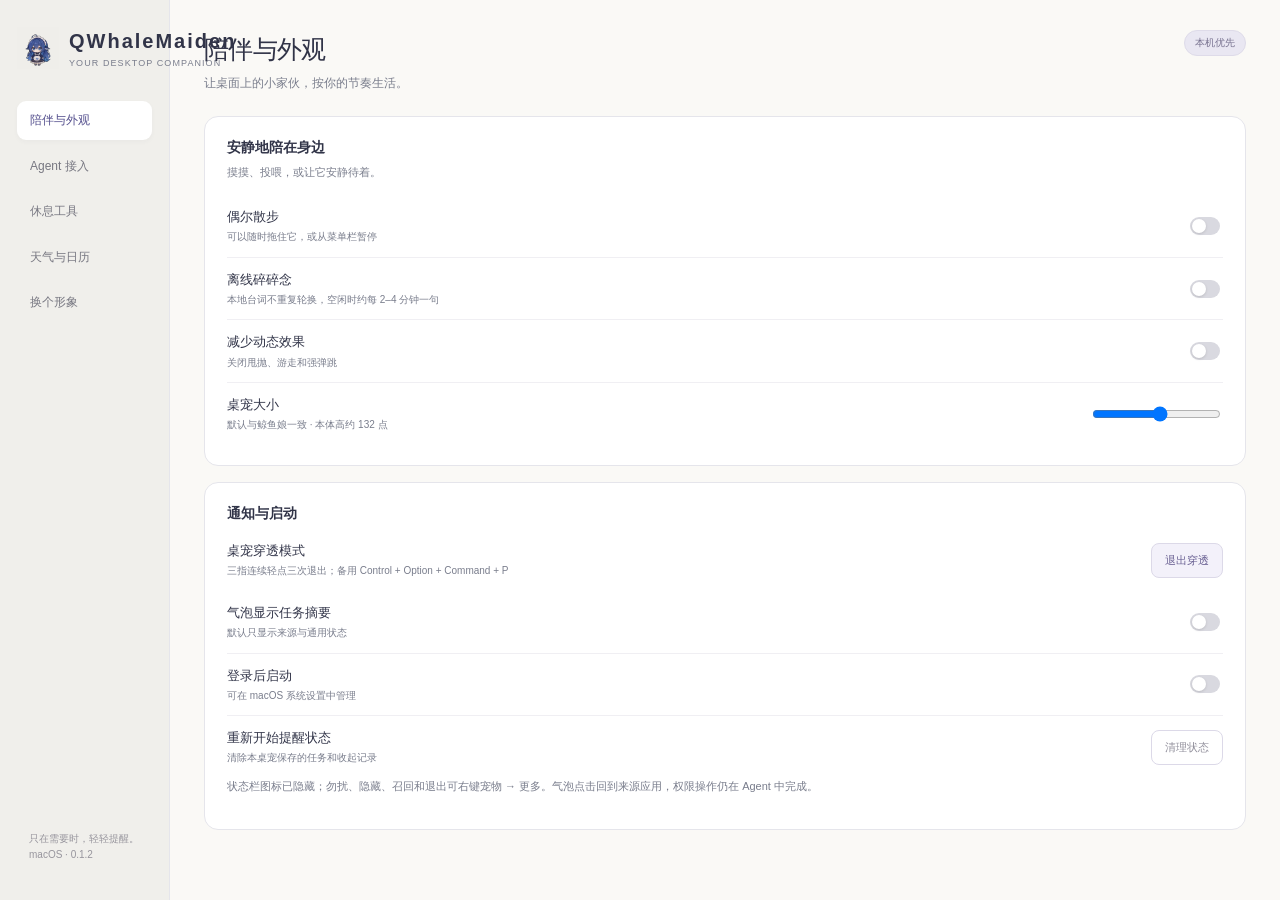
==== Resources/settings.html @ 17334d35 "Publish QWhaleMaiden 0.1.2 for Apple silicon macOS" ====
<!DOCTYPE html>
<html lang="zh-CN"><head><meta charset="UTF-8"><meta name="viewport" content="width=device-width,initial-scale=1"><meta http-equiv="Content-Security-Policy" content="default-src 'none'; script-src 'self'; style-src 'self' 'unsafe-inline'; img-src 'self' starbud-asset: data:; connect-src 'none'"><title>QWhaleMaiden · 设置与生活</title><link rel="stylesheet" href="app.css"></head>
<body class="settings-window">
<aside><div class="brand"><img class="brand-mark" src="dsh/avatar.png" alt="蓝鲸娘"><div><strong>QWhaleMaiden</strong><small>YOUR DESKTOP COMPANION</small></div></div><nav class="nav"><button data-tab="companion" class="active">陪伴与外观</button><button data-tab="agents">Agent 接入</button><button data-tab="life">休息工具</button><button data-tab="widgets">天气与日历</button><button data-tab="packs">换个形象</button></nav><div class="sidebar-foot">只在需要时，轻轻提醒。<br>macOS · <span id="version">0.1.2</span></div></aside>
<main><header><div><h1 id="pageTitle">陪伴与外观</h1><p id="pageDescription">让桌面上的小家伙，按你的节奏生活。</p></div><span class="tag">本机优先</span></header>
<section data-section="companion">
<div class="card"><h2>安静地陪在身边</h2><p>摸摸、投喂，或让它安静待着。</p><label class="row"><span>偶尔散步<small>可以随时拖住它，或从菜单栏暂停</small></span><input type="checkbox" data-setting="walk"></label><label class="row"><span>离线碎碎念<small>本地台词不重复轮换，空闲时约每 2–4 分钟一句</small></span><input type="checkbox" data-setting="whispers"></label><label class="row"><span>减少动态效果<small>关闭甩抛、游走和强弹跳</small></span><input type="checkbox" data-setting="reducedMotion"></label><label class="row"><span>桌宠大小<small>默认与鲸鱼娘一致 · 本体高约 132 点</small></span><input type="range" min="0.65" max="1.5" step="0.05" data-setting="size"></label></div>
<div class="card"><h2>通知与启动</h2><div class="row"><span>桌宠穿透模式<small>三指连续轻点三次退出；备用 Control + Option + Command + P</small></span><button id="exitThrough" class="button">退出穿透</button></div><label class="row"><span>气泡显示任务摘要<small>默认只显示来源与通用状态</small></span><input type="checkbox" data-setting="preview"></label><label class="row"><span>登录后启动<small>可在 macOS 系统设置中管理</small></span><input type="checkbox" id="login"></label><div class="row"><span>重新开始提醒状态<small>清除本桌宠保存的任务和收起记录</small></span><button class="button subtle" id="clearTasks">清理状态</button></div><p class="hint">状态栏图标已隐藏；勿扰、隐藏、召回和退出可右键宠物 → 更多。气泡点击回到来源应用，权限操作仍在 Agent 中完成。</p></div>
</section>
<section data-section="agents" hidden><div class="notice-box">四个来源分别验证。已配置不代表全部事件可用；会话定位未验证时，气泡正常打开对应应用。</div><div class="card"><h2>你的工作伙伴</h2><p>Codex 与灵犀读取新增本地日志；WorkBuddy 与 Trae 使用 hook，不替换已有配置。</p><div id="agentList"></div></div><div class="card"><h2>接入说明</h2><p>安装 hook 会备份配置并保留现有 hook。安装后重启对应 Agent，再完成一次真实任务来验证。Trae 不同工作模式的派发可能不同。</p><p class="hint">灵犀目前识别运行开始/结束和问答组件；授权等其他事件仍需版本实测。关闭某个来源会停止它的采集与气泡。</p></div></section>
<section data-section="life" hidden><div class="card"><h2>轻轻提醒你</h2><p>短铃音、一个小动作和头顶碎碎念；勿扰时保持安静。</p><label class="row"><span>柔和提示音<small>低音量轻铃，仅在提醒首次显示时播放一次</small></span><input type="checkbox" data-setting="reminderSound"></label><div class="button-group"><button class="button" data-preview-reminder="focus">预览番茄钟</button><button class="button" data-preview-reminder="rest">预览休息</button><button class="button" data-preview-reminder="water">预览喝水</button></div><p class="hint">预览不改变三个计时器；减少动态效果时保留气泡和提示音。</p></div><div class="card"><h2>留一点时间给自己</h2><p>这些是清醒运行时间的提醒，不会检测你真实的坐姿或饮水。</p><label class="row"><span>休息提醒<small>休眠后重新计时，可稍后提醒</small></span><input type="checkbox" data-setting="restEnabled"></label><label class="row"><span>休息间隔 · 分钟</span><input type="number" min="5" max="180" data-setting="restMinutes"></label><label class="row"><span>喝水提醒</span><input type="checkbox" data-setting="waterEnabled"></label><label class="row"><span>喝水间隔 · 分钟</span><input type="number" min="5" max="240" data-setting="waterMinutes"></label></div><div class="card"><h2>一段专注时间</h2><p>45 分钟工作 / 5 分钟休息，下一阶段由你开始。</p><div class="clock" id="focusClock">45:00</div><p id="focusStatus" class="muted">尚未开始</p><div class="button-group"><button class="button primary" data-focus="start">开始专注</button><button class="button" data-focus="pause">暂停</button><button class="button" data-focus="resume">继续</button><button class="button" data-focus="break">休息 5 分钟</button><button class="button subtle" data-focus="cancel">取消</button></div></div></section>
<section data-section="widgets" hidden><div class="card"><h2>窗外的天气</h2><p>手选城市，无需定位权限。数据来自 Open-Meteo，当前条件为模型数据。</p><div id="weatherDisplay" class="weather-number">选择一个城市</div><p id="weatherTime" class="hint"></p><div class="search-row"><input id="cityQuery" type="text" placeholder="搜索城市，例如：上海" maxlength="80"><button class="button" id="citySearch">搜索</button><button class="button subtle" id="weatherRefresh">刷新</button></div><div id="cityResults"></div><p class="hint" id="weatherError"></p></div><div class="card"><h2>今天与接下来的日程</h2><p id="today"></p><p class="hint" id="calendarStatus"></p><div class="button-group"><button class="button" id="calendarEnable">连接本机日历</button><button class="button subtle" id="openCalendar">打开日历</button><button class="button subtle" id="calendarDisable">停止读取</button></div><div id="calendarChoices" style="margin:14px 0"></div><label class="row"><span>日程开始前提醒<small>提前 10 分钟；全天事件仅展示</small></span><input type="checkbox" data-setting="calendarAlerts"></label><div id="calendarItems"></div><p class="hint">只读取选中的日历，不创建或修改日程。关闭后清空本应用事件信息。</p></div></section>
<section data-section="packs" hidden><div class="card"><h2>换个模样，还是同一个伙伴</h2><p>导入本地 SVG / 精灵图素材包；一次只显示一只宠物。</p><div class="button-group"><button class="button primary" id="importPack">导入文件夹或 ZIP</button><button class="button" id="defaultPack">恢复 DSH 蓝鲸娘</button></div><div class="row"><span>DSH 全套动作<small>预览时暂用默认形象</small></span><select id="builtinActions" aria-label="选择动作"></select><button class="button" id="previewBuiltin">播放</button></div><div id="packList"></div></div><div class="card"><h2>素材包约定</h2><p>根目录包含 manifest.json、idle 动作与许可证说明。缺失的可选动作使用待机替代。</p><p class="hint">不加载脚本或外部资源；导入失败保留当前形象。项目 Resources/example-pack 中有可用示例。</p></div></section>
<div class="footer-message" id="info" role="status"></div>
</main><script src="dsh/catalog.js"></script><script src="settings.js"></script></body></html>
---- Resources/app.css ----
:root{color-scheme:light;--ink:#313448;--muted:#797d8c;--line:#e5e5eb;--accent:#6965b5;--cream:#faf9f6;--lavender:#edecf8}
button,input,select{font:inherit}button{cursor:pointer}button:focus-visible,input:focus-visible{outline:2px solid #8984d4;outline-offset:3px}[hidden]{display:none!important}
.pet-window #stage{width:100vw;height:100vh}
#notice{position:absolute;z-index:10;left:var(--notice-center,var(--pet-center,50%));transform:translateX(-50%);top:6px;width:294px;background:rgba(255,255,255,.97);border:1px solid rgba(101,102,149,.13);border-radius:17px;box-shadow:0 8px 24px #3a3a6020;color:var(--ink);overflow:hidden}
#notice:after{content:"";position:absolute;bottom:-6px;left:44%;width:12px;height:12px;transform:rotate(45deg);background:white}
#noticeBody{display:block;text-align:left;border:0;background:transparent;padding:12px 15px 5px;width:100%;color:inherit}
#noticeSource{display:block;font-size:10px;letter-spacing:.04em;color:#75718e;margin-bottom:5px;overflow:hidden;text-overflow:ellipsis;white-space:nowrap}
#noticeText{display:-webkit-box;-webkit-line-clamp:2;-webkit-box-orient:vertical;overflow:hidden;font-size:13px;line-height:1.5;font-weight:550;min-height:20px}
.notice-controls{display:flex;align-items:center;gap:4px;padding:1px 10px 6px;font-size:10px;color:var(--muted)}.notice-controls button{border:0;background:transparent;color:#76728e;padding:3px 6px;border-radius:6px}.notice-controls button:hover{background:var(--lavender)}.notice-controls #prev,.notice-controls #next{font-size:19px}.notice-controls #dismiss{display:grid;place-items:center}.notice-controls #dismiss svg{width:10px;height:10px;display:block}.spacer{flex:1}
#localLine{position:absolute;z-index:7;left:var(--notice-center,var(--pet-center,50%));transform:translateX(-50%);bottom:var(--speech-bottom,152px);width:max-content;max-width:220px;padding:8px 13px;border-radius:13px;background:rgba(255,255,255,.75);font-size:12px;color:var(--ink);box-shadow:0 5px 18px #4c507520;pointer-events:none;text-align:center}
#petMenu{position:absolute;left:var(--pet-center,50%);transform:translateX(-50%);bottom:var(--controls-bottom,286px);display:flex;gap:2px;padding:3px;background:#fffffff2;border:1px solid #dfdfed;border-radius:12px;box-shadow:0 3px 10px #4c50751a;z-index:12;width:132px;height:28px}
#petMenu button{border:0;border-radius:8px;background:transparent;padding:2px 4px;color:#666194;font-size:10px;white-space:nowrap}#petMenu button:hover{background:#eeecf8}#focusToggle{flex:1}#focusToggle.active{background:#ede9f7;color:#62518b}#controlsButton{width:32px;border-left:1px solid #e9e6f0!important;border-radius:0 7px 7px 0!important}
#morePanel{position:absolute;z-index:20;left:8px;bottom:var(--controls-bottom,286px);width:244px;height:248px;min-height:248px;max-height:248px;overflow:auto;background:#faf9fcfa;color:var(--ink);border:1px solid #e5e1ed;border-radius:16px;box-shadow:0 7px 24px #33304b26;padding:12px;font-size:11px}
#morePanel header{display:flex;align-items:center;justify-content:space-between;margin:0 0 9px}#morePanel header strong{font-size:12px;font-weight:600}#morePanel button{border:0;color:#605a7b;font:inherit;cursor:pointer;border-radius:8px;background:#f0edf6}#morePanel button:hover{background:#e5e0f1}#morePanel button:active{background:#dcd5ec}#morePanel button:disabled{opacity:.45;cursor:default}#closeMore{width:18px;height:18px;display:grid;place-items:center;padding:0;background:transparent!important;flex:none}#closeMore svg{display:block;width:10px;height:10px}
#morePanel nav{display:flex;gap:3px;border-radius:9px;background:#eeebf3;padding:3px;margin-bottom:10px}#morePanel nav button{flex:1;padding:5px 0;background:transparent}#morePanel nav [aria-selected="true"]{background:#fff;box-shadow:0 1px 4px #4b456012}
.more-grid{display:grid;grid-template-columns:1fr 1fr;gap:6px}#morePanel .more-grid button{text-align:left;padding:8px 9px;background:#fff;border:1px solid #ebe7f0}#morePanel .more-grid button:hover{border-color:#cfc6e1;background:#f4f0fa}#morePanel .more-grid span{display:block;font-size:9px;color:#95909f;margin-top:3px}.more-grid.compact{margin:8px 0}#morePanel .compact button{font-size:10px;padding:7px}
#morePanel label{display:flex;justify-content:space-between;align-items:center;padding:7px 2px;border-bottom:1px solid #ece8f1}#morePanel input{accent-color:#9786b8}#morePanel footer{display:flex;justify-content:space-between;border-top:1px solid #e7e1ee;padding-top:8px}#morePanel footer button{padding:6px 8px;background:transparent}#morePanel .danger{color:#a3747e}.mini-focus{border-radius:10px;background:#efebf5;padding:9px 10px;margin-bottom:8px}.mini-focus #miniFocusState{color:#948aa3;font-size:9px}.mini-focus #miniClock{display:block;font-size:25px;font-weight:500;font-variant-numeric:tabular-nums;letter-spacing:-1px;color:#75638f;margin:3px 0 7px}.mini-focus #miniFocusContent>div{display:flex;gap:5px}.mini-focus button{padding:5px 7px;background:#fff!important}
#customArt{position:absolute;left:var(--pet-center,50%);transform:translateX(-50%);bottom:320px;width:132px;height:132px;pointer-events:none;background-repeat:no-repeat;background-position:left top}#customArt img{width:100%;height:100%;object-fit:contain;pointer-events:none}
.mode-wait #eyes{transform:translateY(1px) scale(.95)}.mode-wait #star{filter:drop-shadow(0 0 6px #948be0)}.mode-error #pet{animation:thinkTilt 1.5s ease-in-out infinite}
.reduced #stage *{animation:none!important;transition:none!important}.reduced #eyes{transform:none}
.settings-window{margin:0;background:var(--cream);color:var(--ink);font:13px/1.55 -apple-system,BlinkMacSystemFont,"PingFang SC",sans-serif;display:flex;height:100vh;overflow:hidden;-webkit-user-select:none;user-select:none}
aside{width:170px;flex-shrink:0;border-right:1px solid var(--line);padding:26px 17px;box-sizing:border-box;background:#f0efeb;display:flex;flex-direction:column}.brand{display:flex;align-items:center;gap:10px;margin-bottom:30px}.brand-mark{width:42px;height:42px;object-fit:contain}.brand strong{font-size:20px;letter-spacing:.1em}.brand small{display:block;font-size:9px;color:var(--muted);letter-spacing:.12em}.nav{display:flex;flex-direction:column;gap:7px}.nav button{border:0;background:transparent;text-align:left;padding:10px 13px;border-radius:9px;color:#777781;font-size:12px}.nav button.active{background:#fff;color:#55508e;box-shadow:0 2px 5px #3a385109}.nav button:hover{color:#4d4c64}.sidebar-foot{margin-top:auto;color:#97959d;font-size:10px;padding:12px}
main{flex:1;min-width:0;overflow:auto;padding:30px 34px 32px;box-sizing:border-box}header{display:flex;justify-content:space-between;align-items:flex-start;margin-bottom:24px}h1{font-size:25px;font-weight:550;letter-spacing:-.03em;margin:0 0 5px}header p{margin:0;color:var(--muted);font-size:12px}.tag{background:#e9e7f2;color:#77718f;border:1px solid #dedbe9;border-radius:20px;font-size:10px;padding:4px 10px}
.card{border:1px solid var(--line);background:#fff;border-radius:14px;margin-bottom:16px;padding:20px 22px}.card h2{font-size:14px;margin:0 0 5px;font-weight:600}.card>p,.hint{font-size:11px;color:var(--muted);margin:0 0 14px}.row{display:flex;justify-content:space-between;align-items:center;gap:20px;padding:12px 0;border-top:1px solid #f0eff3}.row:first-of-type{border-top:0}.row span small{display:block;color:var(--muted);font-size:10px;margin-top:2px}.row input[type=checkbox]{appearance:none;width:30px;height:18px;border-radius:20px;background:#d9d9e0;position:relative;flex-shrink:0;cursor:pointer;transition:background .2s}.row input[type=checkbox]:before{content:"";position:absolute;width:14px;height:14px;border-radius:50%;background:white;top:2px;left:2px;box-shadow:0 1px 3px #0002;transition:transform .2s}.row input[type=checkbox]:checked{background:#9289c6}.row input[type=checkbox]:checked:before{transform:translateX(12px)}
input[type=number],input[type=text]{border:1px solid #dedce7;border-radius:8px;background:#fbfbfd;padding:8px 10px;color:var(--ink);box-sizing:border-box;user-select:text;-webkit-user-select:text}input[type=number]{width:75px}input[type=text]{min-width:100px;flex:1}.button{border:1px solid #dcd9e8;background:#f3f1fa;color:#6a6193;padding:8px 13px;border-radius:8px;font-size:11px}.button:hover{background:#e9e5f6}.button.primary{background:#7f75ad;color:white;border-color:#7f75ad}.button.subtle{background:#fff;color:#92909c}.button-group{display:flex;gap:8px;flex-wrap:wrap}.search-row{display:flex;gap:8px;margin:15px 0}.agent-row{display:flex;gap:15px;align-items:flex-start;padding:18px 0;border-bottom:1px solid #eee}.agent-row:last-child{border-bottom:0}.agent-symbol{width:32px;height:32px;flex-shrink:0;border-radius:10px;display:grid;place-items:center;background:#f0eef8;font-size:12px;color:#7a6a9b}.agent-detail{flex:1;min-width:0}.agent-detail strong{font-size:12px}.agent-detail p{margin:3px 0 7px;font-size:10px;color:var(--muted);overflow-wrap:anywhere}.agent-actions{display:flex;gap:7px;align-items:center}.agent-actions input{accent-color:#8d80bd}.status-dot{width:5px;height:5px;display:inline-block;background:#89a58c;border-radius:50%;margin-right:5px}.notice-box{padding:11px 13px;background:#f1efe9;border-radius:10px;font-size:11px;color:#8b8270;margin:0 0 16px}.clock{font-size:42px;letter-spacing:-.05em;line-height:1.2;margin:18px 0 4px;color:#6f6599;font-variant-numeric:tabular-nums}.weather-number{font-size:32px;color:#726598;margin-top:12px}.list-item{padding:10px 0;border-bottom:1px solid #efedf3}.list-item:last-child{border-bottom:0}.list-item strong{display:block;font-size:12px}.list-item small{color:var(--muted);font-size:10px}.city-button{display:block;text-align:left;width:100%;margin:5px 0;padding:8px 10px;border:0;background:#f5f3fa;color:#6f658d;border-radius:8px}.pack-row{display:flex;align-items:center;justify-content:space-between;gap:12px;padding:13px 0;border-bottom:1px solid #f0eff3}.pack-row small{display:block;color:var(--muted);font-size:10px}.calendar-select{display:flex;gap:8px;align-items:center;padding:5px 0;font-size:11px}.calendar-select input{accent-color:#8d80bd}.columns{display:grid;grid-template-columns:1fr 1fr;gap:16px}.columns .card{min-width:0}.muted{color:var(--muted);font-size:11px}.footer-message{font-size:11px;color:#8b7870;min-height:18px;padding:3px 2px;overflow-wrap:anywhere}a{color:#8273ab}
@media(max-width:760px){aside{width:135px;padding:24px 10px}main{padding:25px 22px}.columns{grid-template-columns:1fr}}

/* Speech follows the head; Agent cards use a compact surface independent of pet scaling. */
#notice[data-kind="whisper"]{top:auto;bottom:var(--speech-bottom,152px);width:max-content;max-width:220px;background:rgba(255,255,255,.75);border-radius:13px;box-shadow:0 4px 12px #4c507515}
#notice[data-kind="whisper"] #noticeSource,#notice[data-kind="whisper"] .notice-controls{display:none}
#notice[data-kind="whisper"] #noticeBody{padding:8px 13px;text-align:center;cursor:default}
#notice[data-kind="whisper"] #noticeText{font-size:12px;font-weight:400;min-height:0}
#notice[data-kind="agent"]{width:var(--agent-width,170px);transform:translateX(-50%) scale(.8);transform-origin:center bottom;background:rgba(255,255,255,.85);top:auto;bottom:var(--speech-bottom,152px);border-radius:18px;min-height:52px;isolation:isolate;overflow:hidden;box-shadow:0 4px 14px #3a3a6018}
#notice[data-kind="agent"] #noticeBody{padding:6px 46px 1px 10px}
#notice[data-kind="agent"] #noticeSource{font-size:9px;line-height:1.2;margin-bottom:1px;padding-right:0}
#notice[data-kind="agent"] #noticeText{font-size:12px;line-height:1.25;min-height:15px}
#notice[data-kind="agent"] .notice-controls{padding:0 46px 4px 7px;gap:2px;font-size:9px;line-height:1.2}
#notice[data-kind="agent"] .notice-controls button{padding:1px 5px}
#notice[data-kind="agent"] :is(#dismiss,#later){position:absolute;right:6px;width:30px;height:18px;padding:0;display:grid;place-items:center;border-radius:6px;line-height:1}
#notice[data-kind="agent"] #dismiss{top:4px}
#notice[data-kind="agent"] #later{bottom:4px}
#notice[data-kind="agent"] #dismiss svg{display:block;width:12px;height:12px}
#notice[data-kind="agent"] .notice-controls #prev,#notice[data-kind="agent"] .notice-controls #next{font-size:16px}

#morePanel [data-more-page]{max-height:156px;overflow-y:auto;overscroll-behavior:contain}

#morePanel [data-more-page="manage"] label{padding:4px 2px;line-height:1.2}
#morePanel [data-more-page="manage"] .compact{margin:4px 0}
#morePanel [data-more-page="manage"] .compact button{padding:5px;line-height:1.3}
#morePanel [data-more-page="manage"] footer{padding-top:4px}
#morePanel [data-more-page="manage"] footer button{padding:3px 6px;line-height:1.2}

#morePanel [data-more-page="interact"] button{padding:6px 9px}

/* Keep tool actions anchored while only the fixed card content changes. */
#morePanel [data-more-page="tools"]{display:grid;grid-template-rows:112px 34px;gap:8px;height:154px;max-height:154px;overflow:visible}
#morePanel [data-more-page="tools"]>.mini-focus{height:112px;min-height:0;margin:0;overflow:hidden}
#miniFocusContent,#miniWidgets{height:100%;overflow-y:auto;overscroll-behavior:contain}
#miniWidgets{font-size:10px;line-height:1.4}.mini-weather{padding-bottom:6px;border-bottom:1px solid #ded6ea}.mini-weather>strong{display:block;font-size:13px;font-weight:550;color:#74608e;white-space:nowrap;overflow:hidden;text-overflow:ellipsis}.mini-weather>small{display:block;font-size:9px;color:#8e819e;margin-top:2px}
#morePanel .mini-focus #miniCalendar{display:block;text-align:left;width:100%;padding:6px 0 0;background:transparent!important;color:#70627f}#miniCalendarDate{font-size:9px;color:#8d7e9e;display:block;margin-bottom:3px}#miniCalendarItems>div{font-size:10px;white-space:nowrap;overflow:hidden;text-overflow:ellipsis;line-height:1.5}#miniCalendarItems .calendar-empty{color:#968b9f}#morePanel .mini-focus #inlineWidgetSettings{font-size:9px;padding:3px 0;margin-top:3px;background:transparent!important;color:#87729e;text-decoration:underline}#toggleWidgets[aria-expanded="true"]{border-color:#c5b8da!important;background:#eee8f5!important}

#stage.menus-right #morePanel{left:auto;right:8px}

/* Wellness uses a quiet speech card; Agent geometry is deliberately independent. */
#notice[data-kind="wellness"]{top:auto;bottom:var(--speech-bottom,152px);width:220px;transform:translateX(-50%);background:rgba(255,255,255,.75);border-radius:13px;box-shadow:0 4px 12px #4c507515}
#notice[data-kind="wellness"]:after{display:none}
#notice[data-kind="wellness"] #noticeBody{padding:11px 24px 5px;text-align:center}
#notice[data-kind="wellness"] #noticeSource{font-size:10px;line-height:1.3;letter-spacing:.04em;margin-bottom:5px;color:#817693}
#notice[data-kind="wellness"] #noticeText{font-size:12px;font-weight:450;line-height:1.6;min-height:0;-webkit-line-clamp:3}
#notice[data-kind="wellness"] .notice-controls{padding:3px 10px 10px;justify-content:center;gap:8px}
#notice[data-kind="wellness"] .spacer{display:none}
#notice[data-kind="wellness"] :is(#ackReminder,#later){width:86px;height:24px;padding:0;flex:none;display:grid;place-items:center;background:rgba(239,235,246,.8);border-radius:7px;font-size:10px}
#notice[data-kind="wellness"] #dismiss{position:absolute;right:5px;top:5px;width:18px;height:18px;padding:0}
#notice[data-kind="wellness"] #dismiss svg{width:10px;height:10px}
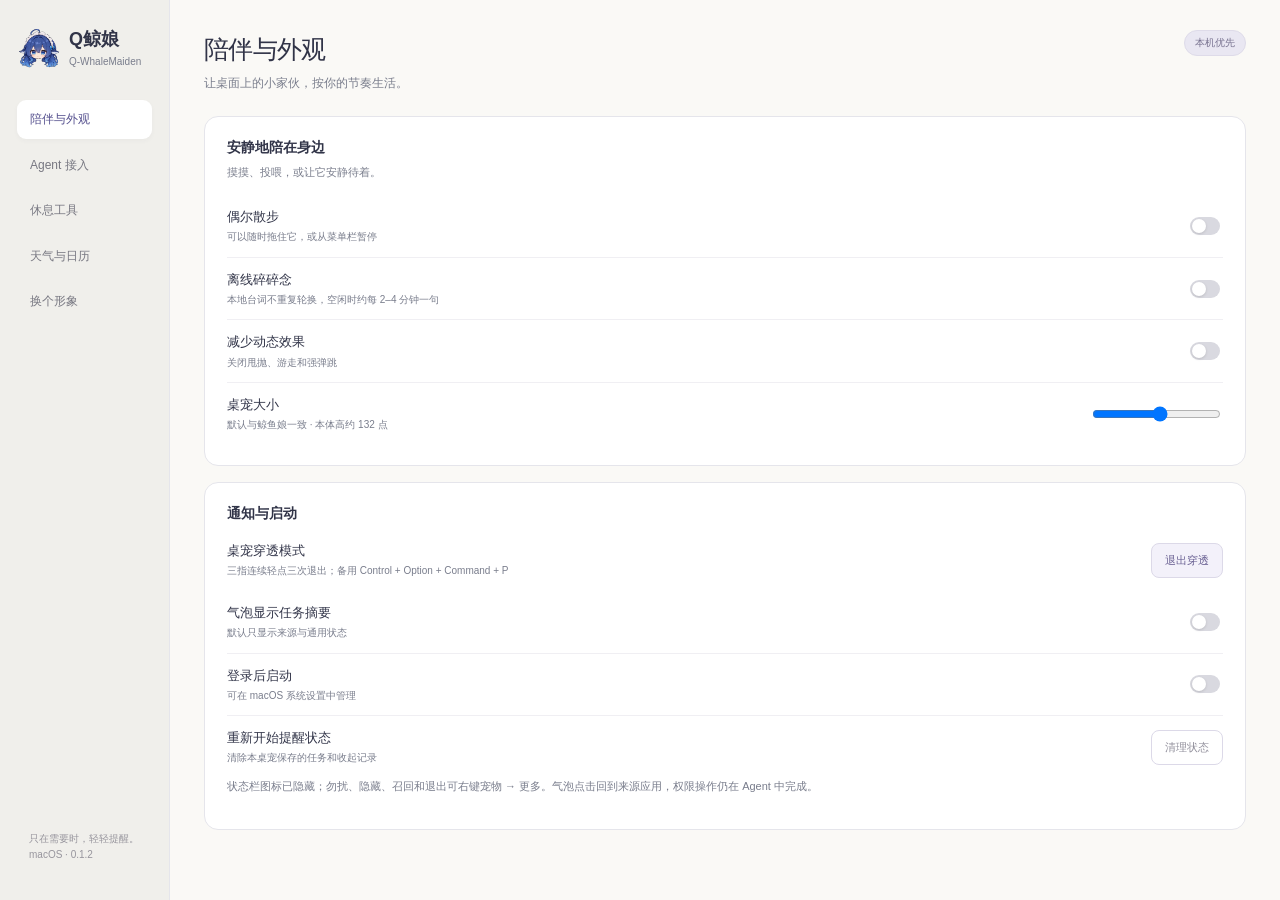
==== commit f341fcc4: "Refine settings sidebar branding and transparent portrait" ====
--- a/Resources/settings.html
+++ b/Resources/settings.html
@@ -1,7 +1,7 @@
 <!DOCTYPE html>
 <html lang="zh-CN"><head><meta charset="UTF-8"><meta name="viewport" content="width=device-width,initial-scale=1"><meta http-equiv="Content-Security-Policy" content="default-src 'none'; script-src 'self'; style-src 'self' 'unsafe-inline'; img-src 'self' starbud-asset: data:; connect-src 'none'"><title>QWhaleMaiden · 设置与生活</title><link rel="stylesheet" href="app.css"></head>
 <body class="settings-window">
-<aside><div class="brand"><img class="brand-mark" src="dsh/avatar.png" alt="蓝鲸娘"><div><strong>QWhaleMaiden</strong><small>YOUR DESKTOP COMPANION</small></div></div><nav class="nav"><button data-tab="companion" class="active">陪伴与外观</button><button data-tab="agents">Agent 接入</button><button data-tab="life">休息工具</button><button data-tab="widgets">天气与日历</button><button data-tab="packs">换个形象</button></nav><div class="sidebar-foot">只在需要时，轻轻提醒。<br>macOS · <span id="version">0.1.2</span></div></aside>
+<aside><div class="brand"><img class="brand-mark" src="settings-avatar.png" alt="鲸娘头像"><div class="brand-copy"><strong>Q鲸娘</strong><small>Q-WhaleMaiden</small></div></div><nav class="nav"><button data-tab="companion" class="active">陪伴与外观</button><button data-tab="agents">Agent 接入</button><button data-tab="life">休息工具</button><button data-tab="widgets">天气与日历</button><button data-tab="packs">换个形象</button></nav><div class="sidebar-foot">只在需要时，轻轻提醒。<br>macOS · <span id="version">0.1.2</span></div></aside>
 <main><header><div><h1 id="pageTitle">陪伴与外观</h1><p id="pageDescription">让桌面上的小家伙，按你的节奏生活。</p></div><span class="tag">本机优先</span></header>
 <section data-section="companion">
 <div class="card"><h2>安静地陪在身边</h2><p>摸摸、投喂，或让它安静待着。</p><label class="row"><span>偶尔散步<small>可以随时拖住它，或从菜单栏暂停</small></span><input type="checkbox" data-setting="walk"></label><label class="row"><span>离线碎碎念<small>本地台词不重复轮换，空闲时约每 2–4 分钟一句</small></span><input type="checkbox" data-setting="whispers"></label><label class="row"><span>减少动态效果<small>关闭甩抛、游走和强弹跳</small></span><input type="checkbox" data-setting="reducedMotion"></label><label class="row"><span>桌宠大小<small>默认与鲸鱼娘一致 · 本体高约 132 点</small></span><input type="range" min="0.65" max="1.5" step="0.05" data-setting="size"></label></div>
--- a/Resources/app.css
+++ b/Resources/app.css
@@ -19,11 +19,11 @@
 .mode-wait #eyes{transform:translateY(1px) scale(.95)}.mode-wait #star{filter:drop-shadow(0 0 6px #948be0)}.mode-error #pet{animation:thinkTilt 1.5s ease-in-out infinite}
 .reduced #stage *{animation:none!important;transition:none!important}.reduced #eyes{transform:none}
 .settings-window{margin:0;background:var(--cream);color:var(--ink);font:13px/1.55 -apple-system,BlinkMacSystemFont,"PingFang SC",sans-serif;display:flex;height:100vh;overflow:hidden;-webkit-user-select:none;user-select:none}
-aside{width:170px;flex-shrink:0;border-right:1px solid var(--line);padding:26px 17px;box-sizing:border-box;background:#f0efeb;display:flex;flex-direction:column}.brand{display:flex;align-items:center;gap:10px;margin-bottom:30px}.brand-mark{width:42px;height:42px;object-fit:contain}.brand strong{font-size:20px;letter-spacing:.1em}.brand small{display:block;font-size:9px;color:var(--muted);letter-spacing:.12em}.nav{display:flex;flex-direction:column;gap:7px}.nav button{border:0;background:transparent;text-align:left;padding:10px 13px;border-radius:9px;color:#777781;font-size:12px}.nav button.active{background:#fff;color:#55508e;box-shadow:0 2px 5px #3a385109}.nav button:hover{color:#4d4c64}.sidebar-foot{margin-top:auto;color:#97959d;font-size:10px;padding:12px}
+aside{width:170px;flex-shrink:0;border-right:1px solid var(--line);padding:26px 17px;box-sizing:border-box;background:#f0efeb;display:flex;flex-direction:column}.brand{display:flex;align-items:center;gap:8px;margin-bottom:30px;min-width:0;width:100%}.brand-mark{display:block;width:44px;height:44px;flex:0 0 44px;object-fit:contain;background:transparent;border:0;border-radius:0;box-shadow:none}.brand-copy{min-width:0;flex:1}.brand strong{display:block;font-size:18px;font-weight:700;line-height:1.3;letter-spacing:0;white-space:nowrap}.brand small{display:block;margin-top:4px;font-size:10px;line-height:1.3;color:var(--muted);letter-spacing:0;white-space:nowrap}.nav{display:flex;flex-direction:column;gap:7px}.nav button{border:0;background:transparent;text-align:left;padding:10px 13px;border-radius:9px;color:#777781;font-size:12px}.nav button.active{background:#fff;color:#55508e;box-shadow:0 2px 5px #3a385109}.nav button:hover{color:#4d4c64}.sidebar-foot{margin-top:auto;color:#97959d;font-size:10px;padding:12px}
 main{flex:1;min-width:0;overflow:auto;padding:30px 34px 32px;box-sizing:border-box}header{display:flex;justify-content:space-between;align-items:flex-start;margin-bottom:24px}h1{font-size:25px;font-weight:550;letter-spacing:-.03em;margin:0 0 5px}header p{margin:0;color:var(--muted);font-size:12px}.tag{background:#e9e7f2;color:#77718f;border:1px solid #dedbe9;border-radius:20px;font-size:10px;padding:4px 10px}
 .card{border:1px solid var(--line);background:#fff;border-radius:14px;margin-bottom:16px;padding:20px 22px}.card h2{font-size:14px;margin:0 0 5px;font-weight:600}.card>p,.hint{font-size:11px;color:var(--muted);margin:0 0 14px}.row{display:flex;justify-content:space-between;align-items:center;gap:20px;padding:12px 0;border-top:1px solid #f0eff3}.row:first-of-type{border-top:0}.row span small{display:block;color:var(--muted);font-size:10px;margin-top:2px}.row input[type=checkbox]{appearance:none;width:30px;height:18px;border-radius:20px;background:#d9d9e0;position:relative;flex-shrink:0;cursor:pointer;transition:background .2s}.row input[type=checkbox]:before{content:"";position:absolute;width:14px;height:14px;border-radius:50%;background:white;top:2px;left:2px;box-shadow:0 1px 3px #0002;transition:transform .2s}.row input[type=checkbox]:checked{background:#9289c6}.row input[type=checkbox]:checked:before{transform:translateX(12px)}
 input[type=number],input[type=text]{border:1px solid #dedce7;border-radius:8px;background:#fbfbfd;padding:8px 10px;color:var(--ink);box-sizing:border-box;user-select:text;-webkit-user-select:text}input[type=number]{width:75px}input[type=text]{min-width:100px;flex:1}.button{border:1px solid #dcd9e8;background:#f3f1fa;color:#6a6193;padding:8px 13px;border-radius:8px;font-size:11px}.button:hover{background:#e9e5f6}.button.primary{background:#7f75ad;color:white;border-color:#7f75ad}.button.subtle{background:#fff;color:#92909c}.button-group{display:flex;gap:8px;flex-wrap:wrap}.search-row{display:flex;gap:8px;margin:15px 0}.agent-row{display:flex;gap:15px;align-items:flex-start;padding:18px 0;border-bottom:1px solid #eee}.agent-row:last-child{border-bottom:0}.agent-symbol{width:32px;height:32px;flex-shrink:0;border-radius:10px;display:grid;place-items:center;background:#f0eef8;font-size:12px;color:#7a6a9b}.agent-detail{flex:1;min-width:0}.agent-detail strong{font-size:12px}.agent-detail p{margin:3px 0 7px;font-size:10px;color:var(--muted);overflow-wrap:anywhere}.agent-actions{display:flex;gap:7px;align-items:center}.agent-actions input{accent-color:#8d80bd}.status-dot{width:5px;height:5px;display:inline-block;background:#89a58c;border-radius:50%;margin-right:5px}.notice-box{padding:11px 13px;background:#f1efe9;border-radius:10px;font-size:11px;color:#8b8270;margin:0 0 16px}.clock{font-size:42px;letter-spacing:-.05em;line-height:1.2;margin:18px 0 4px;color:#6f6599;font-variant-numeric:tabular-nums}.weather-number{font-size:32px;color:#726598;margin-top:12px}.list-item{padding:10px 0;border-bottom:1px solid #efedf3}.list-item:last-child{border-bottom:0}.list-item strong{display:block;font-size:12px}.list-item small{color:var(--muted);font-size:10px}.city-button{display:block;text-align:left;width:100%;margin:5px 0;padding:8px 10px;border:0;background:#f5f3fa;color:#6f658d;border-radius:8px}.pack-row{display:flex;align-items:center;justify-content:space-between;gap:12px;padding:13px 0;border-bottom:1px solid #f0eff3}.pack-row small{display:block;color:var(--muted);font-size:10px}.calendar-select{display:flex;gap:8px;align-items:center;padding:5px 0;font-size:11px}.calendar-select input{accent-color:#8d80bd}.columns{display:grid;grid-template-columns:1fr 1fr;gap:16px}.columns .card{min-width:0}.muted{color:var(--muted);font-size:11px}.footer-message{font-size:11px;color:#8b7870;min-height:18px;padding:3px 2px;overflow-wrap:anywhere}a{color:#8273ab}
-@media(max-width:760px){aside{width:135px;padding:24px 10px}main{padding:25px 22px}.columns{grid-template-columns:1fr}}
+@media(max-width:760px){aside{width:135px;padding:24px 10px}.brand{gap:6px}.brand-mark{width:38px;height:38px;flex-basis:38px}.brand strong{font-size:16px}.brand small{font-size:9px}main{padding:25px 22px}.columns{grid-template-columns:1fr}}
 
 /* Speech follows the head; Agent cards use a compact surface independent of pet scaling. */
 #notice[data-kind="whisper"]{top:auto;bottom:var(--speech-bottom,152px);width:max-content;max-width:220px;background:rgba(255,255,255,.75);border-radius:13px;box-shadow:0 4px 12px #4c507515}
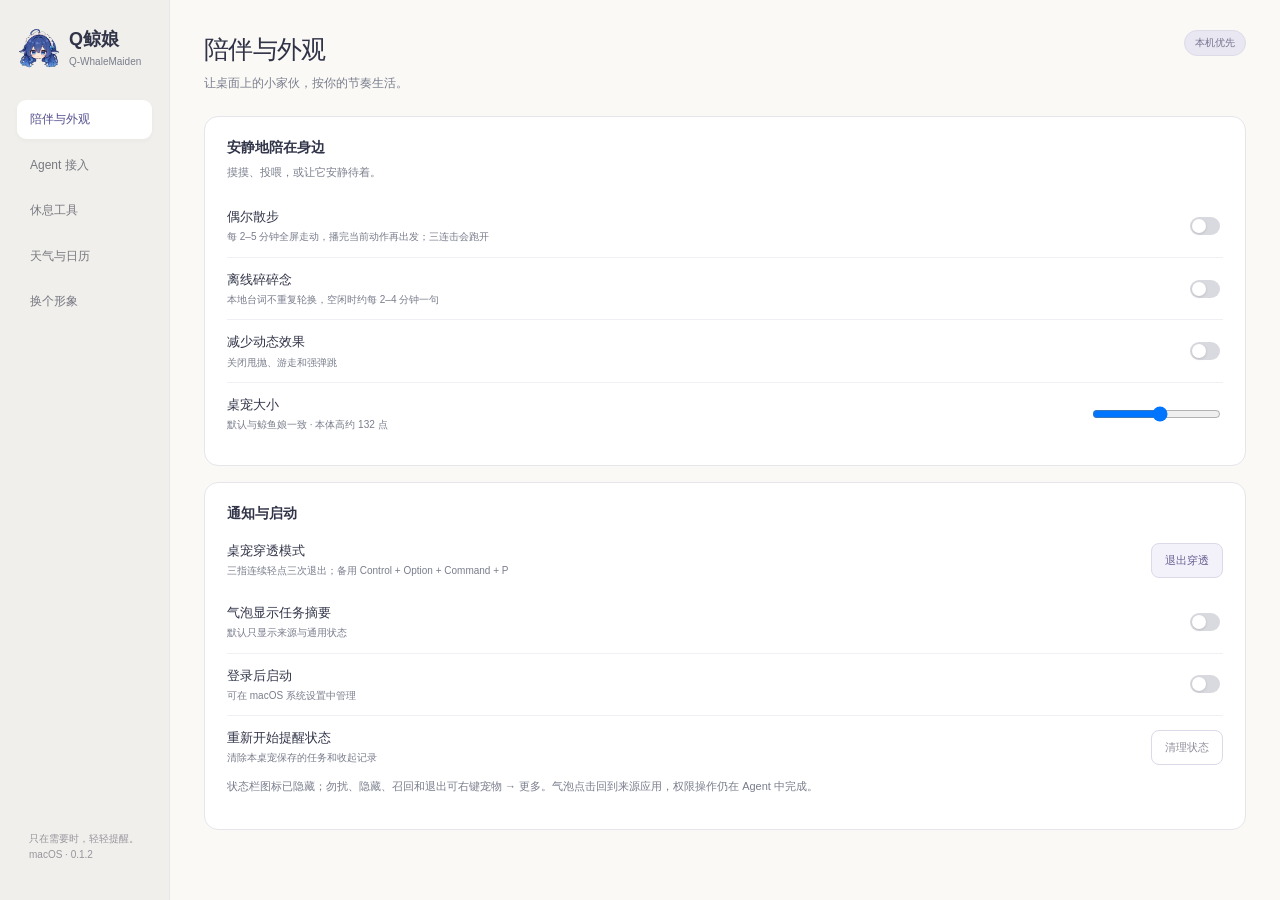
==== commit ea710f35: "Add full-screen wandering and triple-tap escape" ====
--- a/Resources/settings.html
+++ b/Resources/settings.html
@@ -4,7 +4,7 @@
 <aside><div class="brand"><img class="brand-mark" src="settings-avatar.png" alt="鲸娘头像"><div class="brand-copy"><strong>Q鲸娘</strong><small>Q-WhaleMaiden</small></div></div><nav class="nav"><button data-tab="companion" class="active">陪伴与外观</button><button data-tab="agents">Agent 接入</button><button data-tab="life">休息工具</button><button data-tab="widgets">天气与日历</button><button data-tab="packs">换个形象</button></nav><div class="sidebar-foot">只在需要时，轻轻提醒。<br>macOS · <span id="version">0.1.2</span></div></aside>
 <main><header><div><h1 id="pageTitle">陪伴与外观</h1><p id="pageDescription">让桌面上的小家伙，按你的节奏生活。</p></div><span class="tag">本机优先</span></header>
 <section data-section="companion">
-<div class="card"><h2>安静地陪在身边</h2><p>摸摸、投喂，或让它安静待着。</p><label class="row"><span>偶尔散步<small>可以随时拖住它，或从菜单栏暂停</small></span><input type="checkbox" data-setting="walk"></label><label class="row"><span>离线碎碎念<small>本地台词不重复轮换，空闲时约每 2–4 分钟一句</small></span><input type="checkbox" data-setting="whispers"></label><label class="row"><span>减少动态效果<small>关闭甩抛、游走和强弹跳</small></span><input type="checkbox" data-setting="reducedMotion"></label><label class="row"><span>桌宠大小<small>默认与鲸鱼娘一致 · 本体高约 132 点</small></span><input type="range" min="0.65" max="1.5" step="0.05" data-setting="size"></label></div>
+<div class="card"><h2>安静地陪在身边</h2><p>摸摸、投喂，或让它安静待着。</p><label class="row"><span>偶尔散步<small>每 2–5 分钟全屏走动，播完当前动作再出发；三连击会跑开</small></span><input type="checkbox" data-setting="walk"></label><label class="row"><span>离线碎碎念<small>本地台词不重复轮换，空闲时约每 2–4 分钟一句</small></span><input type="checkbox" data-setting="whispers"></label><label class="row"><span>减少动态效果<small>关闭甩抛、游走和强弹跳</small></span><input type="checkbox" data-setting="reducedMotion"></label><label class="row"><span>桌宠大小<small>默认与鲸鱼娘一致 · 本体高约 132 点</small></span><input type="range" min="0.65" max="1.5" step="0.05" data-setting="size"></label></div>
 <div class="card"><h2>通知与启动</h2><div class="row"><span>桌宠穿透模式<small>三指连续轻点三次退出；备用 Control + Option + Command + P</small></span><button id="exitThrough" class="button">退出穿透</button></div><label class="row"><span>气泡显示任务摘要<small>默认只显示来源与通用状态</small></span><input type="checkbox" data-setting="preview"></label><label class="row"><span>登录后启动<small>可在 macOS 系统设置中管理</small></span><input type="checkbox" id="login"></label><div class="row"><span>重新开始提醒状态<small>清除本桌宠保存的任务和收起记录</small></span><button class="button subtle" id="clearTasks">清理状态</button></div><p class="hint">状态栏图标已隐藏；勿扰、隐藏、召回和退出可右键宠物 → 更多。气泡点击回到来源应用，权限操作仍在 Agent 中完成。</p></div>
 </section>
 <section data-section="agents" hidden><div class="notice-box">四个来源分别验证。已配置不代表全部事件可用；会话定位未验证时，气泡正常打开对应应用。</div><div class="card"><h2>你的工作伙伴</h2><p>Codex 与灵犀读取新增本地日志；WorkBuddy 与 Trae 使用 hook，不替换已有配置。</p><div id="agentList"></div></div><div class="card"><h2>接入说明</h2><p>安装 hook 会备份配置并保留现有 hook。安装后重启对应 Agent，再完成一次真实任务来验证。Trae 不同工作模式的派发可能不同。</p><p class="hint">灵犀目前识别运行开始/结束和问答组件；授权等其他事件仍需版本实测。关闭某个来源会停止它的采集与气泡。</p></div></section>
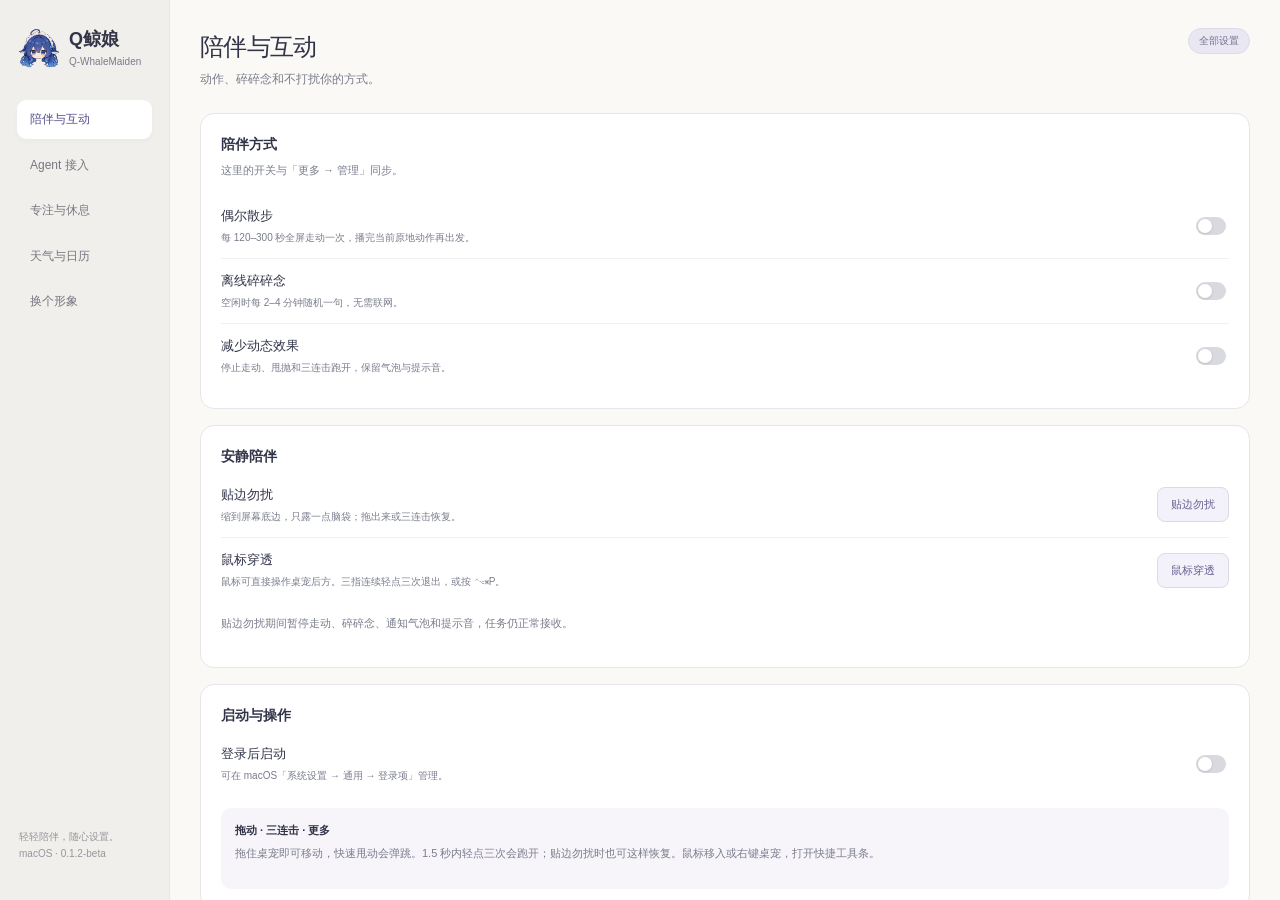
==== commit 90042f04: "Add edge quiet mode and reorganize all settings" ====
--- a/Resources/settings.html
+++ b/Resources/settings.html
@@ -1,15 +1,36 @@
 <!DOCTYPE html>
-<html lang="zh-CN"><head><meta charset="UTF-8"><meta name="viewport" content="width=device-width,initial-scale=1"><meta http-equiv="Content-Security-Policy" content="default-src 'none'; script-src 'self'; style-src 'self' 'unsafe-inline'; img-src 'self' starbud-asset: data:; connect-src 'none'"><title>QWhaleMaiden · 设置与生活</title><link rel="stylesheet" href="app.css"></head>
+<html lang="zh-CN"><head><meta charset="UTF-8"><meta name="viewport" content="width=device-width,initial-scale=1"><meta http-equiv="Content-Security-Policy" content="default-src 'none'; script-src 'self'; style-src 'self' 'unsafe-inline'; img-src 'self' starbud-asset: data:; connect-src 'none'"><title>QWhaleMaiden · 全部设置</title><link rel="stylesheet" href="app.css"></head>
 <body class="settings-window">
-<aside><div class="brand"><img class="brand-mark" src="settings-avatar.png" alt="鲸娘头像"><div class="brand-copy"><strong>Q鲸娘</strong><small>Q-WhaleMaiden</small></div></div><nav class="nav"><button data-tab="companion" class="active">陪伴与外观</button><button data-tab="agents">Agent 接入</button><button data-tab="life">休息工具</button><button data-tab="widgets">天气与日历</button><button data-tab="packs">换个形象</button></nav><div class="sidebar-foot">只在需要时，轻轻提醒。<br>macOS · <span id="version">0.1.2</span></div></aside>
-<main><header><div><h1 id="pageTitle">陪伴与外观</h1><p id="pageDescription">让桌面上的小家伙，按你的节奏生活。</p></div><span class="tag">本机优先</span></header>
-<section data-section="companion">
-<div class="card"><h2>安静地陪在身边</h2><p>摸摸、投喂，或让它安静待着。</p><label class="row"><span>偶尔散步<small>每 2–5 分钟全屏走动，播完当前动作再出发；三连击会跑开</small></span><input type="checkbox" data-setting="walk"></label><label class="row"><span>离线碎碎念<small>本地台词不重复轮换，空闲时约每 2–4 分钟一句</small></span><input type="checkbox" data-setting="whispers"></label><label class="row"><span>减少动态效果<small>关闭甩抛、游走和强弹跳</small></span><input type="checkbox" data-setting="reducedMotion"></label><label class="row"><span>桌宠大小<small>默认与鲸鱼娘一致 · 本体高约 132 点</small></span><input type="range" min="0.65" max="1.5" step="0.05" data-setting="size"></label></div>
-<div class="card"><h2>通知与启动</h2><div class="row"><span>桌宠穿透模式<small>三指连续轻点三次退出；备用 Control + Option + Command + P</small></span><button id="exitThrough" class="button">退出穿透</button></div><label class="row"><span>气泡显示任务摘要<small>默认只显示来源与通用状态</small></span><input type="checkbox" data-setting="preview"></label><label class="row"><span>登录后启动<small>可在 macOS 系统设置中管理</small></span><input type="checkbox" id="login"></label><div class="row"><span>重新开始提醒状态<small>清除本桌宠保存的任务和收起记录</small></span><button class="button subtle" id="clearTasks">清理状态</button></div><p class="hint">状态栏图标已隐藏；勿扰、隐藏、召回和退出可右键宠物 → 更多。气泡点击回到来源应用，权限操作仍在 Agent 中完成。</p></div>
+<aside><div class="brand"><img class="brand-mark" src="settings-avatar.png" alt="鲸娘头像"><div class="brand-copy"><strong>Q鲸娘</strong><small>Q-WhaleMaiden</small></div></div><nav class="nav" aria-label="全部设置"><button data-tab="companion" class="active" aria-current="page">陪伴与互动</button><button data-tab="agents">Agent 接入</button><button data-tab="life">专注与休息</button><button data-tab="widgets">天气与日历</button><button data-tab="packs">换个形象</button></nav><div class="sidebar-foot">轻轻陪伴，随心设置。<br>macOS · <span id="version">0.1.2-beta</span></div></aside>
+<main><header><div><h1 id="pageTitle">陪伴与互动</h1><p id="pageDescription">动作、碎碎念和不打扰你的方式。</p></div><span class="tag">全部设置</span></header>
+<section data-section="companion" aria-label="陪伴与互动">
+<div class="card"><h2>陪伴方式</h2><p>这里的开关与「更多 → 管理」同步。</p>
+<label class="row"><span>偶尔散步<small>每 120–300 秒全屏走动一次，播完当前原地动作再出发。</small></span><input type="checkbox" data-setting="walk"></label>
+<label class="row"><span>离线碎碎念<small>空闲时每 2–4 分钟随机一句，无需联网。</small></span><input type="checkbox" data-setting="whispers"></label>
+<label class="row"><span>减少动态效果<small>停止走动、甩抛和三连击跑开，保留气泡与提示音。</small></span><input type="checkbox" data-setting="reducedMotion"></label></div>
+<div class="card"><h2>安静陪伴</h2><div class="row"><span>贴边勿扰<small id="edgeQuietDescription">缩到屏幕底边，只露一点脑袋；拖出来或三连击恢复。</small></span><button id="edgeQuiet" class="button">贴边勿扰</button></div><div class="row"><span>鼠标穿透<small>鼠标可直接操作桌宠后方。三指连续轻点三次退出，或按 ⌃⌥⌘P。</small></span><button id="toggleThrough" class="button">鼠标穿透</button></div><p class="hint">贴边勿扰期间暂停走动、碎碎念、通知气泡和提示音，任务仍正常接收。</p></div>
+<div class="card"><h2>启动与操作</h2><label class="row"><span>登录后启动<small>可在 macOS「系统设置 → 通用 → 登录项」管理。</small></span><input type="checkbox" id="login"></label><div class="usage-note"><strong>拖动 · 三连击 · 更多</strong><p>拖住桌宠即可移动，快速甩动会弹跳。1.5 秒内轻点三次会跑开；贴边勿扰时也可这样恢复。鼠标移入或右键桌宠，打开快捷工具条。</p></div></div>
 </section>
-<section data-section="agents" hidden><div class="notice-box">四个来源分别验证。已配置不代表全部事件可用；会话定位未验证时，气泡正常打开对应应用。</div><div class="card"><h2>你的工作伙伴</h2><p>Codex 与灵犀读取新增本地日志；WorkBuddy 与 Trae 使用 hook，不替换已有配置。</p><div id="agentList"></div></div><div class="card"><h2>接入说明</h2><p>安装 hook 会备份配置并保留现有 hook。安装后重启对应 Agent，再完成一次真实任务来验证。Trae 不同工作模式的派发可能不同。</p><p class="hint">灵犀目前识别运行开始/结束和问答组件；授权等其他事件仍需版本实测。关闭某个来源会停止它的采集与气泡。</p></div></section>
-<section data-section="life" hidden><div class="card"><h2>轻轻提醒你</h2><p>短铃音、一个小动作和头顶碎碎念；勿扰时保持安静。</p><label class="row"><span>柔和提示音<small>低音量轻铃，仅在提醒首次显示时播放一次</small></span><input type="checkbox" data-setting="reminderSound"></label><div class="button-group"><button class="button" data-preview-reminder="focus">预览番茄钟</button><button class="button" data-preview-reminder="rest">预览休息</button><button class="button" data-preview-reminder="water">预览喝水</button></div><p class="hint">预览不改变三个计时器；减少动态效果时保留气泡和提示音。</p></div><div class="card"><h2>留一点时间给自己</h2><p>这些是清醒运行时间的提醒，不会检测你真实的坐姿或饮水。</p><label class="row"><span>休息提醒<small>休眠后重新计时，可稍后提醒</small></span><input type="checkbox" data-setting="restEnabled"></label><label class="row"><span>休息间隔 · 分钟</span><input type="number" min="5" max="180" data-setting="restMinutes"></label><label class="row"><span>喝水提醒</span><input type="checkbox" data-setting="waterEnabled"></label><label class="row"><span>喝水间隔 · 分钟</span><input type="number" min="5" max="240" data-setting="waterMinutes"></label></div><div class="card"><h2>一段专注时间</h2><p>45 分钟工作 / 5 分钟休息，下一阶段由你开始。</p><div class="clock" id="focusClock">45:00</div><p id="focusStatus" class="muted">尚未开始</p><div class="button-group"><button class="button primary" data-focus="start">开始专注</button><button class="button" data-focus="pause">暂停</button><button class="button" data-focus="resume">继续</button><button class="button" data-focus="break">休息 5 分钟</button><button class="button subtle" data-focus="cancel">取消</button></div></div></section>
-<section data-section="widgets" hidden><div class="card"><h2>窗外的天气</h2><p>手选城市，无需定位权限。数据来自 Open-Meteo，当前条件为模型数据。</p><div id="weatherDisplay" class="weather-number">选择一个城市</div><p id="weatherTime" class="hint"></p><div class="search-row"><input id="cityQuery" type="text" placeholder="搜索城市，例如：上海" maxlength="80"><button class="button" id="citySearch">搜索</button><button class="button subtle" id="weatherRefresh">刷新</button></div><div id="cityResults"></div><p class="hint" id="weatherError"></p></div><div class="card"><h2>今天与接下来的日程</h2><p id="today"></p><p class="hint" id="calendarStatus"></p><div class="button-group"><button class="button" id="calendarEnable">连接本机日历</button><button class="button subtle" id="openCalendar">打开日历</button><button class="button subtle" id="calendarDisable">停止读取</button></div><div id="calendarChoices" style="margin:14px 0"></div><label class="row"><span>日程开始前提醒<small>提前 10 分钟；全天事件仅展示</small></span><input type="checkbox" data-setting="calendarAlerts"></label><div id="calendarItems"></div><p class="hint">只读取选中的日历，不创建或修改日程。关闭后清空本应用事件信息。</p></div></section>
-<section data-section="packs" hidden><div class="card"><h2>换个模样，还是同一个伙伴</h2><p>导入本地 SVG / 精灵图素材包；一次只显示一只宠物。</p><div class="button-group"><button class="button primary" id="importPack">导入文件夹或 ZIP</button><button class="button" id="defaultPack">恢复 DSH 蓝鲸娘</button></div><div class="row"><span>DSH 全套动作<small>预览时暂用默认形象</small></span><select id="builtinActions" aria-label="选择动作"></select><button class="button" id="previewBuiltin">播放</button></div><div id="packList"></div></div><div class="card"><h2>素材包约定</h2><p>根目录包含 manifest.json、idle 动作与许可证说明。缺失的可选动作使用待机替代。</p><p class="hint">不加载脚本或外部资源；导入失败保留当前形象。项目 Resources/example-pack 中有可用示例。</p></div></section>
-<div class="footer-message" id="info" role="status"></div>
+<section data-section="agents" hidden aria-label="Agent 接入">
+<div class="card"><h2>通知来源</h2><p>选择想接收通知的应用，点击气泡打开对应应用。</p><div id="agentList"></div></div>
+<div class="card"><h2>通知内容</h2><label class="row"><span>气泡显示任务摘要<small>默认仅显示来源与通用状态；开启后显示可用的任务摘要。</small></span><input type="checkbox" data-setting="preview"></label><p class="hint">关闭某个来源会停止采集和气泡。气泡不会替你批准权限操作，也不保证定位到具体会话。</p></div>
+<details class="card"><summary>接入方法与验证范围</summary><p>Codex、灵犀读取新增的本地日志。WorkBuddy、Trae、DSH、千问办公通过对应接入配置或插件连接；千问办公不是千问聊天应用。</p><p>「安装接入」会保留已有配置并备份修改项。安装后在宿主正常信任界面允许，必要时重启宿主，再用一次真实任务验证。已配置不代表所有事件与工作模式均已支持。</p><div class="row"><span>清理通知状态<small>只清理本桌宠保存的任务和收起记录，不修改 Agent 对话。</small></span><button class="button subtle" id="clearTasks">清理状态</button></div></details>
+</section>
+<section data-section="life" hidden aria-label="专注与休息">
+<div class="card focus-card"><div><h2>番茄钟</h2><p>45 分钟专注，5 分钟休息；下一阶段由你开始。</p><div class="clock" id="focusClock">45:00</div><p id="focusStatus" class="muted">尚未开始</p></div><div class="button-group focus-actions"><button class="button primary" data-focus="start">开始番茄钟</button><button class="button" data-focus="pause">暂停</button><button class="button" data-focus="resume">继续</button><button class="button" data-focus="break">休息 5 分钟</button><button class="button subtle" data-focus="cancel">关闭番茄钟</button></div></div>
+<div class="settings-grid"><div class="card"><h2>休息提醒</h2><p>累计清醒运行时间，提醒你起身活动。</p><label class="row"><span>休息提醒</span><input type="checkbox" data-setting="restEnabled"></label><label class="row"><span>提醒间隔<small>5–180 分钟</small></span><div class="number-unit"><input type="number" min="5" max="180" data-setting="restMinutes" aria-label="休息提醒间隔"><span>分钟</span></div></label></div>
+<div class="card"><h2>喝水提醒</h2><p>按设定间隔提醒，不检测实际饮水。</p><label class="row"><span>喝水提醒</span><input type="checkbox" data-setting="waterEnabled"></label><label class="row"><span>提醒间隔<small>5–240 分钟</small></span><div class="number-unit"><input type="number" min="5" max="240" data-setting="waterMinutes" aria-label="喝水提醒间隔"><span>分钟</span></div></label></div></div>
+<div class="card"><h2>提醒方式</h2><label class="row"><span>柔和提示音<small>提醒首次展示时响一次，同时配合小动作和气泡。</small></span><input type="checkbox" data-setting="reminderSound"></label><div class="button-group"><button class="button" data-preview-reminder="focus">预览番茄钟</button><button class="button" data-preview-reminder="rest">预览休息提醒</button><button class="button" data-preview-reminder="water">预览喝水提醒</button></div><p class="hint">预览不改变计时。贴边勿扰时不弹出、不响铃；退出后展示仍有效的提醒。电脑休眠后，休息与喝水重新计时。</p></div>
+</section>
+<section data-section="widgets" hidden aria-label="天气与日历">
+<div class="card"><h2>天气</h2><p>手选城市，无需定位。天气会同步到「更多 → 工具 → 天气与日历」。</p><div id="weatherDisplay" class="weather-number">选择一个城市</div><p id="weatherTime" class="hint"></p><div class="search-row"><input id="cityQuery" type="text" aria-label="城市名称" placeholder="输入城市，例如：上海" maxlength="80"><button class="button" id="citySearch">搜索城市</button><button class="button subtle" id="weatherRefresh">刷新天气</button></div><div id="cityResults"></div><p class="hint" id="weatherError" role="status"></p><p class="hint">数据来自 Open-Meteo；查询会发送所选城市的坐标。</p></div>
+<div class="card"><h2>日历</h2><p id="today"></p><p class="hint" id="calendarStatus" role="status"></p><div class="button-group"><button class="button" id="calendarEnable">连接本机日历</button><button class="button subtle" id="openCalendar">打开系统日历</button><button class="button subtle" id="calendarDisable">停止读取日历</button></div><div id="calendarChoices" class="calendar-choices"></div><label class="row"><span>日程开始前提醒<small>提前 10 分钟；全天日程仅展示。</small></span><input type="checkbox" data-setting="calendarAlerts"></label><div id="calendarItems"></div><p class="hint">这里只读展示所选日历未来 7 天的日程；小弹窗仅展示今天。不会创建、修改或上传日程。</p></div>
+</section>
+<section data-section="packs" hidden aria-label="换个形象">
+<div class="card"><h2>桌宠大小</h2><label class="row"><span>桌宠大小<small>以默认大小为 100%，不影响通知文字。</small></span><div class="size-control"><input type="range" min="0.65" max="1.5" step="0.05" data-setting="size" aria-label="桌宠大小"><output id="sizeValue">100%</output></div></label></div>
+<div class="card"><h2>换个形象</h2><p>一次显示一只桌宠，切换不会清除提醒和设置。</p><div class="button-group"><button class="button primary" id="importPack">导入素材包</button><button class="button" id="defaultPack">恢复默认形象</button></div><div id="packList"></div></div>
+<div class="card"><h2>动作预览</h2><p>选择一个内置动作观看；预览会使用默认鲸娘形象。</p><div class="search-row"><select id="builtinActions" aria-label="选择动作"></select><button class="button" id="previewBuiltin">播放动作</button></div></div>
+<details class="card"><summary>素材包格式与许可</summary><p>支持本地 SVG / 精灵图文件夹或 ZIP。根目录需要 manifest.json、待机动作和许可证说明；缺少可选动作时使用待机动作。</p><p>不加载脚本或外部资源。导入失败会保留当前形象；请确认素材的使用许可。</p></details>
+</section>
+<div class="footer-message" id="info" role="status" aria-live="polite"></div>
 </main><script src="dsh/catalog.js"></script><script src="settings.js"></script></body></html>
--- a/Resources/app.css
+++ b/Resources/app.css
@@ -13,8 +13,8 @@
 #morePanel{position:absolute;z-index:20;left:8px;bottom:var(--controls-bottom,286px);width:244px;height:248px;min-height:248px;max-height:248px;overflow:auto;background:#faf9fcfa;color:var(--ink);border:1px solid #e5e1ed;border-radius:16px;box-shadow:0 7px 24px #33304b26;padding:12px;font-size:11px}
 #morePanel header{display:flex;align-items:center;justify-content:space-between;margin:0 0 9px}#morePanel header strong{font-size:12px;font-weight:600}#morePanel button{border:0;color:#605a7b;font:inherit;cursor:pointer;border-radius:8px;background:#f0edf6}#morePanel button:hover{background:#e5e0f1}#morePanel button:active{background:#dcd5ec}#morePanel button:disabled{opacity:.45;cursor:default}#closeMore{width:18px;height:18px;display:grid;place-items:center;padding:0;background:transparent!important;flex:none}#closeMore svg{display:block;width:10px;height:10px}
 #morePanel nav{display:flex;gap:3px;border-radius:9px;background:#eeebf3;padding:3px;margin-bottom:10px}#morePanel nav button{flex:1;padding:5px 0;background:transparent}#morePanel nav [aria-selected="true"]{background:#fff;box-shadow:0 1px 4px #4b456012}
-.more-grid{display:grid;grid-template-columns:1fr 1fr;gap:6px}#morePanel .more-grid button{text-align:left;padding:8px 9px;background:#fff;border:1px solid #ebe7f0}#morePanel .more-grid button:hover{border-color:#cfc6e1;background:#f4f0fa}#morePanel .more-grid span{display:block;font-size:9px;color:#95909f;margin-top:3px}.more-grid.compact{margin:8px 0}#morePanel .compact button{font-size:10px;padding:7px}
-#morePanel label{display:flex;justify-content:space-between;align-items:center;padding:7px 2px;border-bottom:1px solid #ece8f1}#morePanel input{accent-color:#9786b8}#morePanel footer{display:flex;justify-content:space-between;border-top:1px solid #e7e1ee;padding-top:8px}#morePanel footer button{padding:6px 8px;background:transparent}#morePanel .danger{color:#a3747e}.mini-focus{border-radius:10px;background:#efebf5;padding:9px 10px;margin-bottom:8px}.mini-focus #miniFocusState{color:#948aa3;font-size:9px}.mini-focus #miniClock{display:block;font-size:25px;font-weight:500;font-variant-numeric:tabular-nums;letter-spacing:-1px;color:#75638f;margin:3px 0 7px}.mini-focus #miniFocusContent>div{display:flex;gap:5px}.mini-focus button{padding:5px 7px;background:#fff!important}
+.more-grid{display:grid;grid-template-columns:1fr 1fr;gap:6px}#morePanel .more-grid button{text-align:left;padding:8px 9px;background:#fff;border:1px solid #ebe7f0}#morePanel .more-grid button:hover{border-color:#cfc6e1;background:#f4f0fa}#morePanel .more-grid span{display:block;font-size:9px;color:#95909f;margin-top:3px}
+#morePanel label{display:flex;justify-content:space-between;align-items:center;padding:7px 2px;border-bottom:1px solid #ece8f1}#morePanel input{accent-color:#9786b8}#morePanel .danger{color:#a3747e}.mini-focus{border-radius:10px;background:#efebf5;padding:9px 10px;margin-bottom:8px}.mini-focus #miniFocusState{color:#948aa3;font-size:9px}.mini-focus #miniClock{display:block;font-size:25px;font-weight:500;font-variant-numeric:tabular-nums;letter-spacing:-1px;color:#75638f;margin:3px 0 7px}.mini-focus #miniFocusContent>div{display:flex;gap:5px}.mini-focus button{padding:5px 7px;background:#fff!important}
 #customArt{position:absolute;left:var(--pet-center,50%);transform:translateX(-50%);bottom:320px;width:132px;height:132px;pointer-events:none;background-repeat:no-repeat;background-position:left top}#customArt img{width:100%;height:100%;object-fit:contain;pointer-events:none}
 .mode-wait #eyes{transform:translateY(1px) scale(.95)}.mode-wait #star{filter:drop-shadow(0 0 6px #948be0)}.mode-error #pet{animation:thinkTilt 1.5s ease-in-out infinite}
 .reduced #stage *{animation:none!important;transition:none!important}.reduced #eyes{transform:none}
@@ -72,3 +72,11 @@
 #notice[data-kind="wellness"] :is(#ackReminder,#later){width:86px;height:24px;padding:0;flex:none;display:grid;place-items:center;background:rgba(239,235,246,.8);border-radius:7px;font-size:10px}
 #notice[data-kind="wellness"] #dismiss{position:absolute;right:5px;top:5px;width:18px;height:18px;padding:0}
 #notice[data-kind="wellness"] #dismiss svg{width:10px;height:10px}
+
+#morePanel .manage-actions{margin-top:12px;gap:7px}#morePanel .manage-actions button{padding:7px 8px;text-align:center;min-height:30px}
+
+/* All Settings: consistent grouping, bounded controls and progressive detail. */
+.settings-window main{padding:28px 30px 36px}.settings-window header{gap:16px}.settings-window header>div{min-width:0}.settings-window h1{font-size:24px}.settings-window header p{line-height:1.6;margin-top:5px}.settings-window .card{padding:20px;margin-bottom:16px}.settings-window .card>p{line-height:1.7}.settings-window .row{gap:16px;min-height:64px}.settings-window .row>span{min-width:0;flex:1}.settings-window .row small{line-height:1.6;margin-top:4px;max-width:380px}.settings-window .row .button{flex-shrink:0}.settings-window .hint{margin-top:12px;line-height:1.7}.settings-grid{display:grid;grid-template-columns:1fr 1fr;gap:16px}.settings-grid .card{min-width:0}.number-unit{display:flex;align-items:center;gap:7px;flex-shrink:0;color:var(--muted);font-size:11px}.number-unit input{width:68px;box-sizing:border-box}.settings-window input:disabled{opacity:.45}.size-control{display:flex;align-items:center;gap:10px}.size-control input{width:150px}.size-control output{width:38px;font-size:11px;font-variant-numeric:tabular-nums;color:var(--muted)}.usage-note{background:#f7f5fa;border-radius:10px;padding:14px;margin-top:12px;font-size:11px}.usage-note p{color:var(--muted);line-height:1.8;margin-top:5px}.settings-window details summary{cursor:pointer;font-size:12px;font-weight:600;outline-offset:6px}.settings-window details[open] summary{margin-bottom:14px}.settings-window details p{font-size:11px;color:var(--muted);line-height:1.8;margin-top:10px}.focus-card{display:grid;grid-template-columns:1fr 180px;gap:20px;align-items:center}.focus-actions{display:grid!important;grid-template-columns:1fr 1fr;gap:8px}.focus-actions [data-focus=start],.focus-actions [data-focus=cancel]{grid-column:1/-1}.settings-window .button-group{flex-wrap:wrap;gap:8px}.calendar-choices:not(:empty){padding:12px;background:#f7f5fa;border-radius:10px;margin:14px 0}.settings-window .search-row{display:flex;gap:8px;flex-wrap:wrap}.settings-window .search-row input,.settings-window .search-row select{min-width:120px;flex:1}.settings-window .search-row select{max-width:100%;border:1px solid #dedce7;border-radius:8px;background:#fbfbfd;padding:8px;color:var(--ink)}.settings-window .agent-row{gap:12px}.settings-window .agent-actions{flex-shrink:0}.settings-window .footer-message:not(:empty){position:sticky;bottom:0;background:#f2eef8;border:1px solid #dfd8eb;border-radius:9px;padding:10px 12px;margin-top:8px;color:#655779}.settings-window button:disabled{cursor:default;opacity:.45}
+@media(max-width:800px){.settings-grid{grid-template-columns:1fr;gap:0}.settings-window main{padding:24px 22px}.focus-card{grid-template-columns:1fr}.focus-actions{display:flex!important}.size-control input{width:100px}.settings-window .agent-row{flex-wrap:wrap}.settings-window .agent-actions{margin-left:44px}}
+
+.settings-window,.settings-window *{box-sizing:border-box}.settings-window .sidebar-foot{padding:12px 2px;white-space:nowrap;line-height:1.7}.focus-actions [data-focus=break]{grid-column:1/-1}
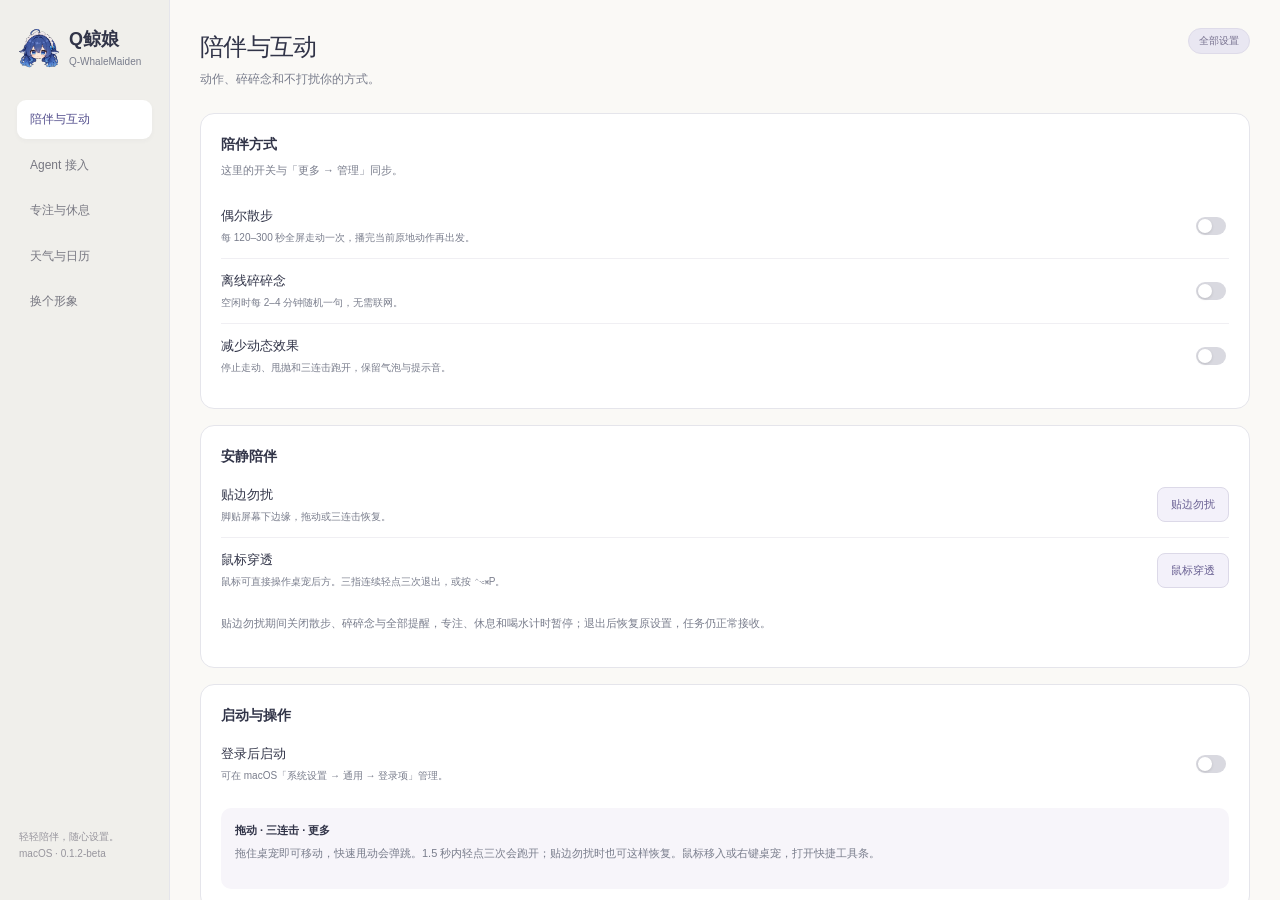
==== commit 42da2aca: "Align interaction tiles and pause all alerts during edge quiet" ====
--- a/Resources/settings.html
+++ b/Resources/settings.html
@@ -8,7 +8,7 @@
 <label class="row"><span>偶尔散步<small>每 120–300 秒全屏走动一次，播完当前原地动作再出发。</small></span><input type="checkbox" data-setting="walk"></label>
 <label class="row"><span>离线碎碎念<small>空闲时每 2–4 分钟随机一句，无需联网。</small></span><input type="checkbox" data-setting="whispers"></label>
 <label class="row"><span>减少动态效果<small>停止走动、甩抛和三连击跑开，保留气泡与提示音。</small></span><input type="checkbox" data-setting="reducedMotion"></label></div>
-<div class="card"><h2>安静陪伴</h2><div class="row"><span>贴边勿扰<small id="edgeQuietDescription">缩到屏幕底边，只露一点脑袋；拖出来或三连击恢复。</small></span><button id="edgeQuiet" class="button">贴边勿扰</button></div><div class="row"><span>鼠标穿透<small>鼠标可直接操作桌宠后方。三指连续轻点三次退出，或按 ⌃⌥⌘P。</small></span><button id="toggleThrough" class="button">鼠标穿透</button></div><p class="hint">贴边勿扰期间暂停走动、碎碎念、通知气泡和提示音，任务仍正常接收。</p></div>
+<div class="card"><h2>安静陪伴</h2><div class="row"><span>贴边勿扰<small id="edgeQuietDescription">脚贴屏幕下边缘，拖动或三连击恢复。</small></span><button id="edgeQuiet" class="button">贴边勿扰</button></div><div class="row"><span>鼠标穿透<small>鼠标可直接操作桌宠后方。三指连续轻点三次退出，或按 ⌃⌥⌘P。</small></span><button id="toggleThrough" class="button">鼠标穿透</button></div><p class="hint">贴边勿扰期间关闭散步、碎碎念与全部提醒，专注、休息和喝水计时暂停；退出后恢复原设置，任务仍正常接收。</p></div>
 <div class="card"><h2>启动与操作</h2><label class="row"><span>登录后启动<small>可在 macOS「系统设置 → 通用 → 登录项」管理。</small></span><input type="checkbox" id="login"></label><div class="usage-note"><strong>拖动 · 三连击 · 更多</strong><p>拖住桌宠即可移动，快速甩动会弹跳。1.5 秒内轻点三次会跑开；贴边勿扰时也可这样恢复。鼠标移入或右键桌宠，打开快捷工具条。</p></div></div>
 </section>
 <section data-section="agents" hidden aria-label="Agent 接入">
--- a/Resources/app.css
+++ b/Resources/app.css
@@ -80,3 +80,5 @@
 @media(max-width:800px){.settings-grid{grid-template-columns:1fr;gap:0}.settings-window main{padding:24px 22px}.focus-card{grid-template-columns:1fr}.focus-actions{display:flex!important}.size-control input{width:100px}.settings-window .agent-row{flex-wrap:wrap}.settings-window .agent-actions{margin-left:44px}}
 
 .settings-window,.settings-window *{box-sizing:border-box}.settings-window .sidebar-foot{padding:12px 2px;white-space:nowrap;line-height:1.7}.focus-actions [data-focus=break]{grid-column:1/-1}
+
+#morePanel [data-more-page="interact"]{grid-auto-rows:46px}#morePanel [data-more-page="interact"] button{height:46px;min-width:0;padding:7px 9px;line-height:14px}#morePanel [data-more-page="interact"] span{line-height:12px;white-space:nowrap}
